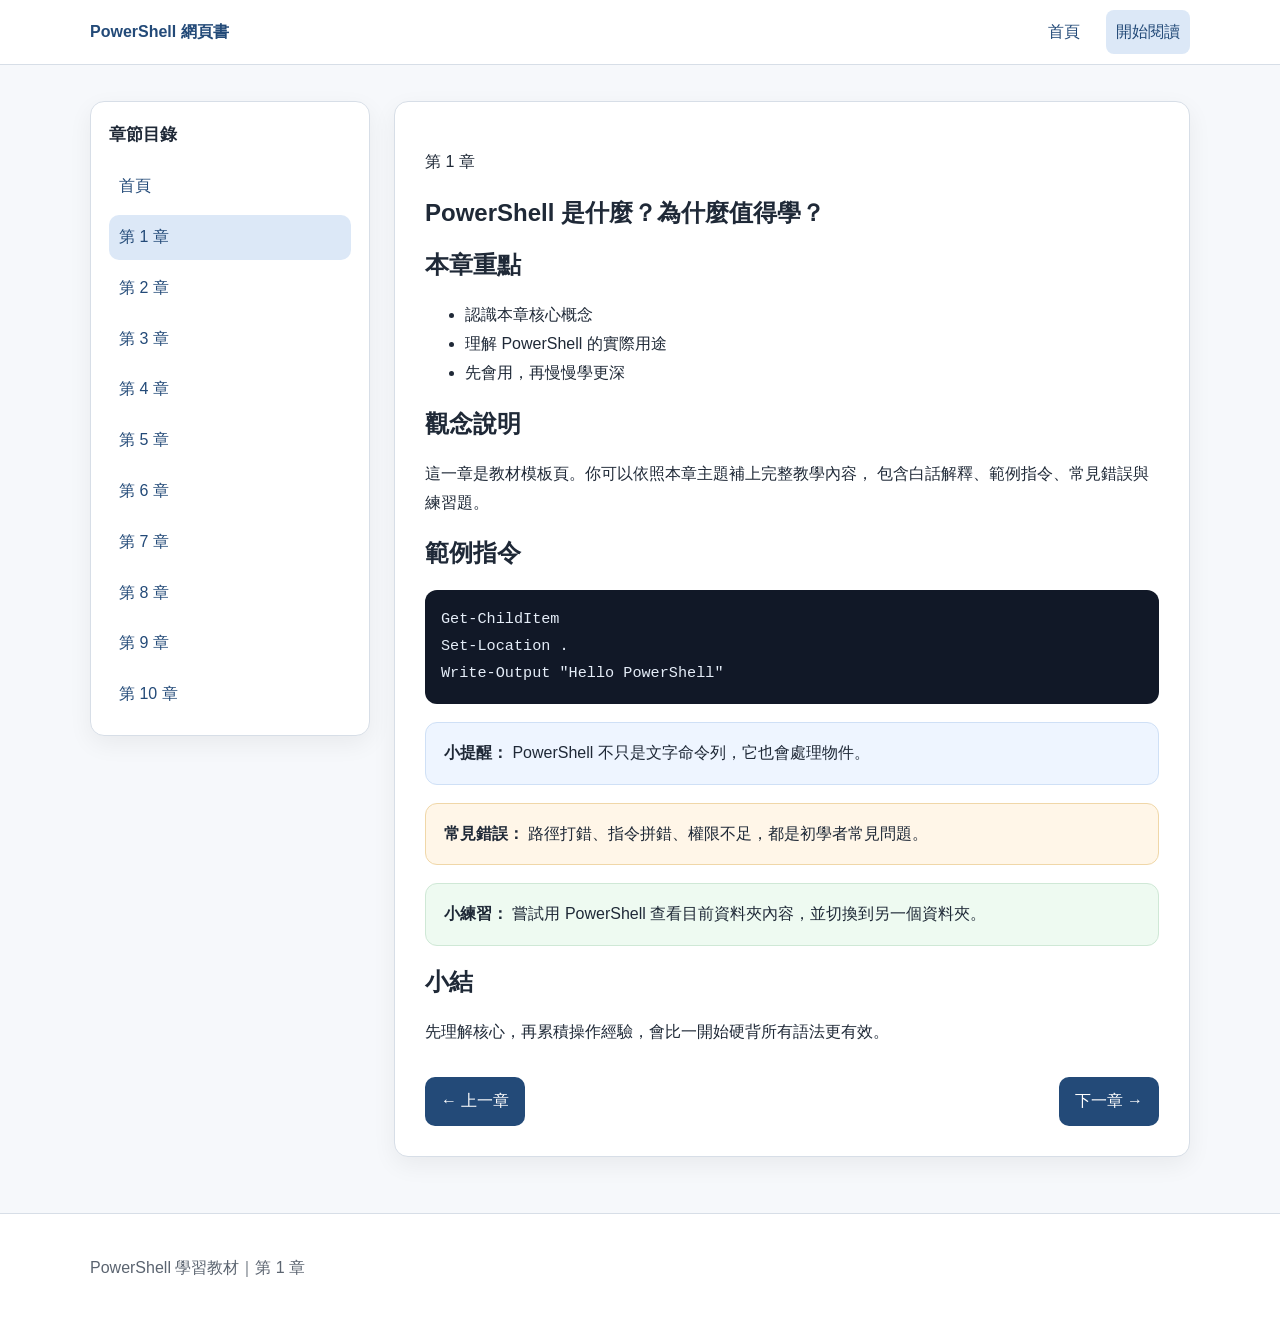
==== chapters/chapter1.html @ 7c4fdc4e "init powershell ebook project" ====
<!DOCTYPE html>
<html lang="zh-Hant">
<head>
  <meta charset="UTF-8">
  <meta name="viewport" content="width=device-width, initial-scale=1.0">
  <title>第 1 章｜PowerShell 是什麼？為什麼值得學？</title>
  <link rel="stylesheet" href="../assets/css/style.css">
</head>
<body>
  <header class="site-header">
    <div class="container header-inner">
      <div class="brand">PowerShell 網頁書</div>
      <button id="menuToggle" class="menu-toggle" aria-label="切換目錄">☰</button>
      <nav class="top-nav">
        <a href="../index.html">首頁</a>
        <a href="chapter1.html">開始閱讀</a>
      </nav>
    </div>
  </header>

  <main class="container page-chapter">
    <div class="chapter-layout">
      <aside class="sidebar">
        <h2>章節目錄</h2>
        <nav>
          <a href="../index.html">首頁</a>
          <a href="chapter1.html">第 1 章</a>
          <a href="chapter2.html">第 2 章</a>
          <a href="chapter3.html">第 3 章</a>
          <a href="chapter4.html">第 4 章</a>
          <a href="chapter5.html">第 5 章</a>
          <a href="chapter6.html">第 6 章</a>
          <a href="chapter7.html">第 7 章</a>
          <a href="chapter8.html">第 8 章</a>
          <a href="chapter9.html">第 9 章</a>
          <a href="chapter10.html">第 10 章</a>
        </nav>
      </aside>

      <article class="content">
        <p>第 1 章</p>
        <h1>PowerShell 是什麼？為什麼值得學？</h1>

        <section>
          <h2>本章重點</h2>
          <ul>
            <li>認識本章核心概念</li>
            <li>理解 PowerShell 的實際用途</li>
            <li>先會用，再慢慢學更深</li>
          </ul>
        </section>

        <section>
          <h2>觀念說明</h2>
          <p>
            這一章是教材模板頁。你可以依照本章主題補上完整教學內容，
            包含白話解釋、範例指令、常見錯誤與練習題。
          </p>
        </section>

        <section>
          <h2>範例指令</h2>
          <pre><code>Get-ChildItem
Set-Location .
Write-Output "Hello PowerShell"</code></pre>
        </section>

        <div class="note">
          <strong>小提醒：</strong>
          PowerShell 不只是文字命令列，它也會處理物件。
        </div>

        <div class="warning">
          <strong>常見錯誤：</strong>
          路徑打錯、指令拼錯、權限不足，都是初學者常見問題。
        </div>

        <div class="exercise">
          <strong>小練習：</strong>
          嘗試用 PowerShell 查看目前資料夾內容，並切換到另一個資料夾。
        </div>

        <section>
          <h2>小結</h2>
          <p>先理解核心，再累積操作經驗，會比一開始硬背所有語法更有效。</p>
        </section>

        <nav class="chapter-nav">
          <a href="../index.html">← 上一章</a>
          <a href="chapter2.html">下一章 →</a>
        </nav>
      </article>
    </div>
  </main>

  <footer class="site-footer">
    <div class="container">
      <p>PowerShell 學習教材｜第 1 章</p>
    </div>
  </footer>

  <script src="../assets/js/main.js"></script>
</body>
</html>
---- assets/css/style.css ----
:root {
  --bg: #f6f8fb;
  --surface: #ffffff;
  --text: #1f2937;
  --muted: #5b6470;
  --primary: #234a78;
  --primary-light: #dce8f7;
  --border: #d7dee7;
  --code-bg: #111827;
  --code-text: #e5edf8;
  --accent: #f2c66d;
  --shadow: 0 8px 24px rgba(0, 0, 0, 0.06);
  --radius: 14px;
}

* {
  box-sizing: border-box;
}

html {
  scroll-behavior: smooth;
}

body {
  margin: 0;
  font-family: "Microsoft JhengHei", "Noto Sans TC", sans-serif;
  line-height: 1.8;
  color: var(--text);
  background: var(--bg);
}

a {
  color: var(--primary);
  text-decoration: none;
}

a:hover {
  text-decoration: underline;
}

.container {
  width: min(1100px, 92%);
  margin: 0 auto;
}

.site-header {
  position: sticky;
  top: 0;
  z-index: 20;
  background: rgba(255, 255, 255, 0.96);
  backdrop-filter: blur(8px);
  border-bottom: 1px solid var(--border);
}

.header-inner {
  display: flex;
  align-items: center;
  justify-content: space-between;
  min-height: 64px;
  gap: 16px;
}

.brand {
  font-weight: 700;
  color: var(--primary);
}

.top-nav {
  display: flex;
  gap: 16px;
}

.top-nav a {
  padding: 8px 10px;
  border-radius: 8px;
}

.top-nav a.active,
.top-nav a:hover {
  background: var(--primary-light);
  text-decoration: none;
}

.menu-toggle {
  display: none;
  border: 1px solid var(--border);
  background: var(--surface);
  padding: 8px 12px;
  border-radius: 10px;
  cursor: pointer;
}

.hero {
  background: linear-gradient(135deg, #18385d 0%, #315b8d 100%);
  color: #fff;
  padding: 72px 0;
}

.eyebrow {
  display: inline-block;
  margin: 0 0 8px;
  padding: 4px 10px;
  background: rgba(255,255,255,0.14);
  border-radius: 999px;
  font-size: 0.95rem;
}

.hero h1 {
  margin: 0 0 14px;
  font-size: clamp(2rem, 4vw, 3.2rem);
  line-height: 1.25;
}

.hero-text {
  max-width: 780px;
  color: rgba(255,255,255,0.9);
}

.hero-actions {
  display: flex;
  gap: 12px;
  flex-wrap: wrap;
  margin-top: 20px;
}

.btn {
  display: inline-block;
  padding: 11px 18px;
  border-radius: 10px;
  font-weight: 700;
  transition: 0.2s ease;
}

.btn:hover {
  transform: translateY(-1px);
  text-decoration: none;
}

.btn.primary {
  background: var(--accent);
  color: #2a2a2a;
}

.btn.secondary {
  background: rgba(255,255,255,0.16);
  color: #fff;
  border: 1px solid rgba(255,255,255,0.25);
}

.page-home,
.page-chapter {
  padding: 36px 0 56px;
}

.panel {
  background: var(--surface);
  border: 1px solid var(--border);
  border-radius: var(--radius);
  padding: 24px;
  box-shadow: var(--shadow);
  margin-bottom: 22px;
}

.feature-list,
.roadmap {
  padding-left: 22px;
}

.chapter-grid {
  display: grid;
  grid-template-columns: repeat(auto-fit, minmax(220px, 1fr));
  gap: 14px;
}

.card {
  display: block;
  background: var(--surface);
  border: 1px solid var(--border);
  border-radius: 14px;
  padding: 18px;
  box-shadow: var(--shadow);
}

.card strong {
  display: block;
  margin-bottom: 6px;
}

.card span {
  color: var(--muted);
}

.chapter-layout {
  display: grid;
  grid-template-columns: 280px 1fr;
  gap: 24px;
}

.sidebar {
  background: var(--surface);
  border: 1px solid var(--border);
  border-radius: var(--radius);
  padding: 18px;
  box-shadow: var(--shadow);
  height: fit-content;
  position: sticky;
  top: 84px;
}

.sidebar h2 {
  font-size: 1.05rem;
  margin-top: 0;
}

.sidebar nav {
  display: flex;
  flex-direction: column;
  gap: 6px;
}

.sidebar nav a {
  padding: 8px 10px;
  border-radius: 10px;
}

.sidebar nav a.active,
.sidebar nav a:hover {
  background: var(--primary-light);
  text-decoration: none;
}

.content {
  background: var(--surface);
  border: 1px solid var(--border);
  border-radius: var(--radius);
  padding: 30px;
  box-shadow: var(--shadow);
}

.content h1,
.content h2,
.content h3 {
  line-height: 1.35;
}

.content pre {
  background: var(--code-bg);
  color: var(--code-text);
  padding: 16px;
  border-radius: 12px;
  overflow-x: auto;
  font-size: 0.95rem;
}

.content code {
  font-family: Consolas, Monaco, monospace;
}

.note,
.warning,
.exercise {
  border-radius: 12px;
  padding: 16px 18px;
  margin: 18px 0;
}

.note {
  background: #eef5ff;
  border: 1px solid #cfe0f6;
}

.warning {
  background: #fff6e8;
  border: 1px solid #f0d7a8;
}

.exercise {
  background: #eefaf1;
  border: 1px solid #cfe8d6;
}

.chapter-nav {
  display: flex;
  justify-content: space-between;
  gap: 12px;
  margin-top: 30px;
  flex-wrap: wrap;
}

.chapter-nav a {
  background: var(--primary);
  color: #fff;
  padding: 10px 16px;
  border-radius: 10px;
}

.site-footer {
  border-top: 1px solid var(--border);
  background: #fff;
  padding: 24px 0;
  color: var(--muted);
}

.back-top {
  position: fixed;
  right: 18px;
  bottom: 18px;
  display: none;
  background: var(--primary);
  color: #fff;
  border: none;
  border-radius: 999px;
  width: 44px;
  height: 44px;
  cursor: pointer;
  box-shadow: var(--shadow);
}

.back-top.show {
  display: inline-flex;
  align-items: center;
  justify-content: center;
}

@media (max-width: 900px) {
  .chapter-layout {
    grid-template-columns: 1fr;
  }

  .sidebar {
    position: static;
  }
}

@media (max-width: 720px) {
  .top-nav {
    display: none;
    position: absolute;
    right: 4%;
    top: 64px;
    background: #fff;
    border: 1px solid var(--border);
    border-radius: 12px;
    padding: 10px;
    box-shadow: var(--shadow);
    flex-direction: column;
    min-width: 180px;
  }

  .top-nav.open {
    display: flex;
  }

  .menu-toggle {
    display: inline-block;
  }

  .content,
  .panel,
  .sidebar {
    padding: 20px;
  }
}
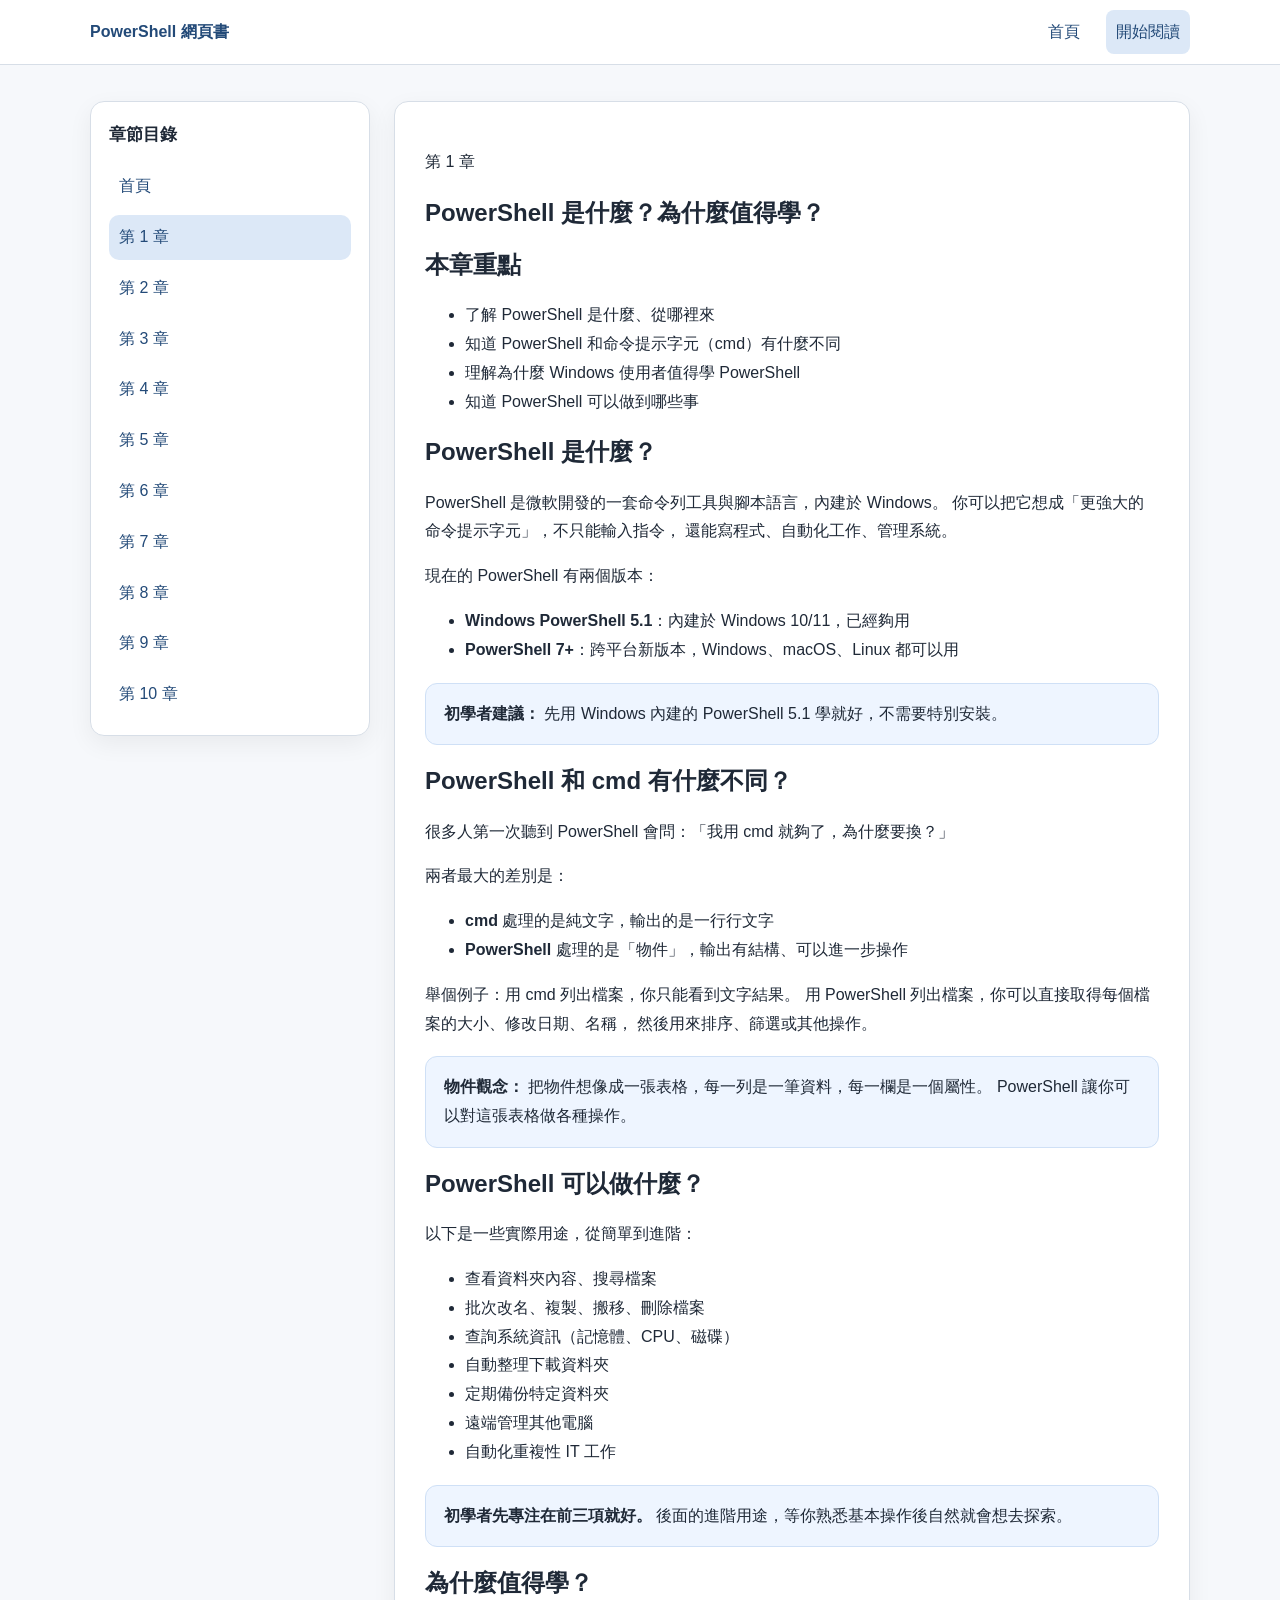
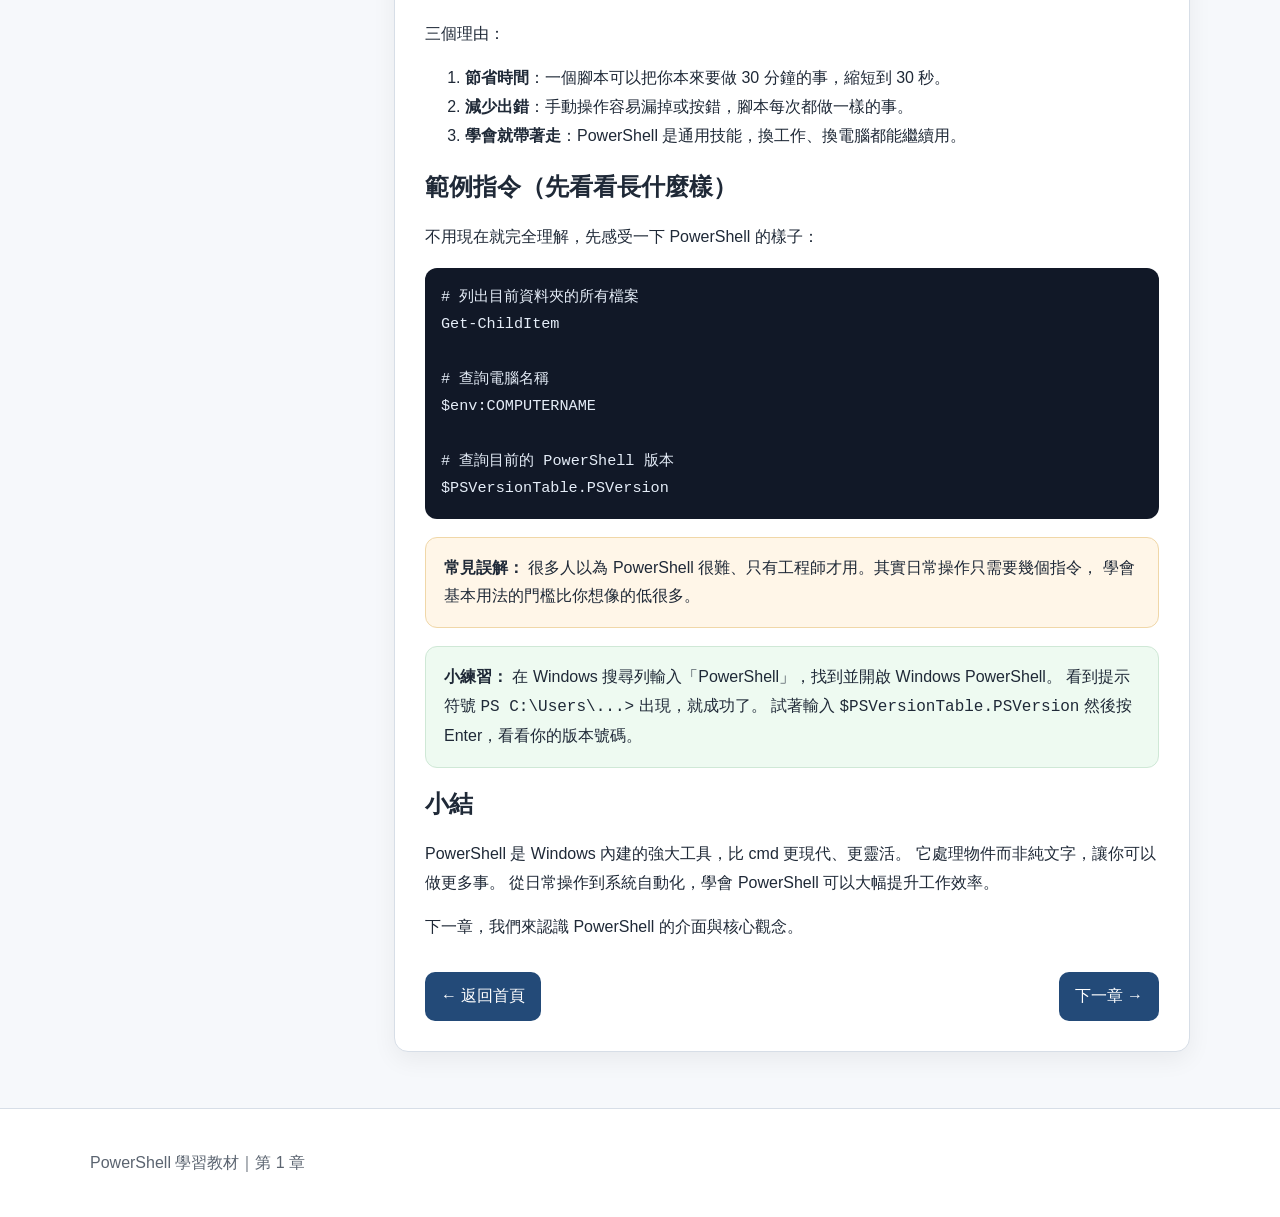
==== commit 4ec93c08: "add chapter1 and chapter2 full content" ====
--- a/chapters/chapter1.html
+++ b/chapters/chapter1.html
@@ -44,49 +44,117 @@
         <section>
           <h2>本章重點</h2>
           <ul>
-            <li>認識本章核心概念</li>
-            <li>理解 PowerShell 的實際用途</li>
-            <li>先會用，再慢慢學更深</li>
+            <li>了解 PowerShell 是什麼、從哪裡來</li>
+            <li>知道 PowerShell 和命令提示字元（cmd）有什麼不同</li>
+            <li>理解為什麼 Windows 使用者值得學 PowerShell</li>
+            <li>知道 PowerShell 可以做到哪些事</li>
           </ul>
         </section>
 
         <section>
-          <h2>觀念說明</h2>
+          <h2>PowerShell 是什麼？</h2>
           <p>
-            這一章是教材模板頁。你可以依照本章主題補上完整教學內容，
-            包含白話解釋、範例指令、常見錯誤與練習題。
+            PowerShell 是微軟開發的一套命令列工具與腳本語言，內建於 Windows。
+            你可以把它想成「更強大的命令提示字元」，不只能輸入指令，
+            還能寫程式、自動化工作、管理系統。
           </p>
+          <p>現在的 PowerShell 有兩個版本：</p>
+          <ul>
+            <li><strong>Windows PowerShell 5.1</strong>：內建於 Windows 10/11，已經夠用</li>
+            <li><strong>PowerShell 7+</strong>：跨平台新版本，Windows、macOS、Linux 都可以用</li>
+          </ul>
+          <div class="note">
+            <strong>初學者建議：</strong>
+            先用 Windows 內建的 PowerShell 5.1 學就好，不需要特別安裝。
+          </div>
         </section>
 
         <section>
-          <h2>範例指令</h2>
-          <pre><code>Get-ChildItem
-Set-Location .
-Write-Output "Hello PowerShell"</code></pre>
+          <h2>PowerShell 和 cmd 有什麼不同？</h2>
+          <p>很多人第一次聽到 PowerShell 會問：「我用 cmd 就夠了，為什麼要換？」</p>
+          <p>兩者最大的差別是：</p>
+          <ul>
+            <li><strong>cmd</strong> 處理的是純文字，輸出的是一行行文字</li>
+            <li><strong>PowerShell</strong> 處理的是「物件」，輸出有結構、可以進一步操作</li>
+          </ul>
+          <p>
+            舉個例子：用 cmd 列出檔案，你只能看到文字結果。
+            用 PowerShell 列出檔案，你可以直接取得每個檔案的大小、修改日期、名稱，
+            然後用來排序、篩選或其他操作。
+          </p>
+          <div class="note">
+            <strong>物件觀念：</strong>
+            把物件想像成一張表格，每一列是一筆資料，每一欄是一個屬性。
+            PowerShell 讓你可以對這張表格做各種操作。
+          </div>
         </section>
 
-        <div class="note">
-          <strong>小提醒：</strong>
-          PowerShell 不只是文字命令列，它也會處理物件。
-        </div>
+        <section>
+          <h2>PowerShell 可以做什麼？</h2>
+          <p>以下是一些實際用途，從簡單到進階：</p>
+          <ul>
+            <li>查看資料夾內容、搜尋檔案</li>
+            <li>批次改名、複製、搬移、刪除檔案</li>
+            <li>查詢系統資訊（記憶體、CPU、磁碟）</li>
+            <li>自動整理下載資料夾</li>
+            <li>定期備份特定資料夾</li>
+            <li>遠端管理其他電腦</li>
+            <li>自動化重複性 IT 工作</li>
+          </ul>
+          <div class="note">
+            <strong>初學者先專注在前三項就好。</strong>
+            後面的進階用途，等你熟悉基本操作後自然就會想去探索。
+          </div>
+        </section>
+
+        <section>
+          <h2>為什麼值得學？</h2>
+          <p>三個理由：</p>
+          <ol>
+            <li><strong>節省時間</strong>：一個腳本可以把你本來要做 30 分鐘的事，縮短到 30 秒。</li>
+            <li><strong>減少出錯</strong>：手動操作容易漏掉或按錯，腳本每次都做一樣的事。</li>
+            <li><strong>學會就帶著走</strong>：PowerShell 是通用技能，換工作、換電腦都能繼續用。</li>
+          </ol>
+        </section>
+
+        <section>
+          <h2>範例指令（先看看長什麼樣）</h2>
+          <p>不用現在就完全理解，先感受一下 PowerShell 的樣子：</p>
+          <pre><code># 列出目前資料夾的所有檔案
+Get-ChildItem
+
+# 查詢電腦名稱
+$env:COMPUTERNAME
+
+# 查詢目前的 PowerShell 版本
+$PSVersionTable.PSVersion</code></pre>
+        </section>
 
         <div class="warning">
-          <strong>常見錯誤：</strong>
-          路徑打錯、指令拼錯、權限不足，都是初學者常見問題。
+          <strong>常見誤解：</strong>
+          很多人以為 PowerShell 很難、只有工程師才用。其實日常操作只需要幾個指令，
+          學會基本用法的門檻比你想像的低很多。
         </div>
 
         <div class="exercise">
           <strong>小練習：</strong>
-          嘗試用 PowerShell 查看目前資料夾內容，並切換到另一個資料夾。
+          在 Windows 搜尋列輸入「PowerShell」，找到並開啟 Windows PowerShell。
+          看到提示符號 <code>PS C:\Users\...&gt;</code> 出現，就成功了。
+          試著輸入 <code>$PSVersionTable.PSVersion</code> 然後按 Enter，看看你的版本號碼。
         </div>
 
         <section>
           <h2>小結</h2>
-          <p>先理解核心，再累積操作經驗，會比一開始硬背所有語法更有效。</p>
+          <p>
+            PowerShell 是 Windows 內建的強大工具，比 cmd 更現代、更靈活。
+            它處理物件而非純文字，讓你可以做更多事。
+            從日常操作到系統自動化，學會 PowerShell 可以大幅提升工作效率。
+          </p>
+          <p>下一章，我們來認識 PowerShell 的介面與核心觀念。</p>
         </section>
 
         <nav class="chapter-nav">
-          <a href="../index.html">← 上一章</a>
+          <a href="../index.html">← 返回首頁</a>
           <a href="chapter2.html">下一章 →</a>
         </nav>
       </article>
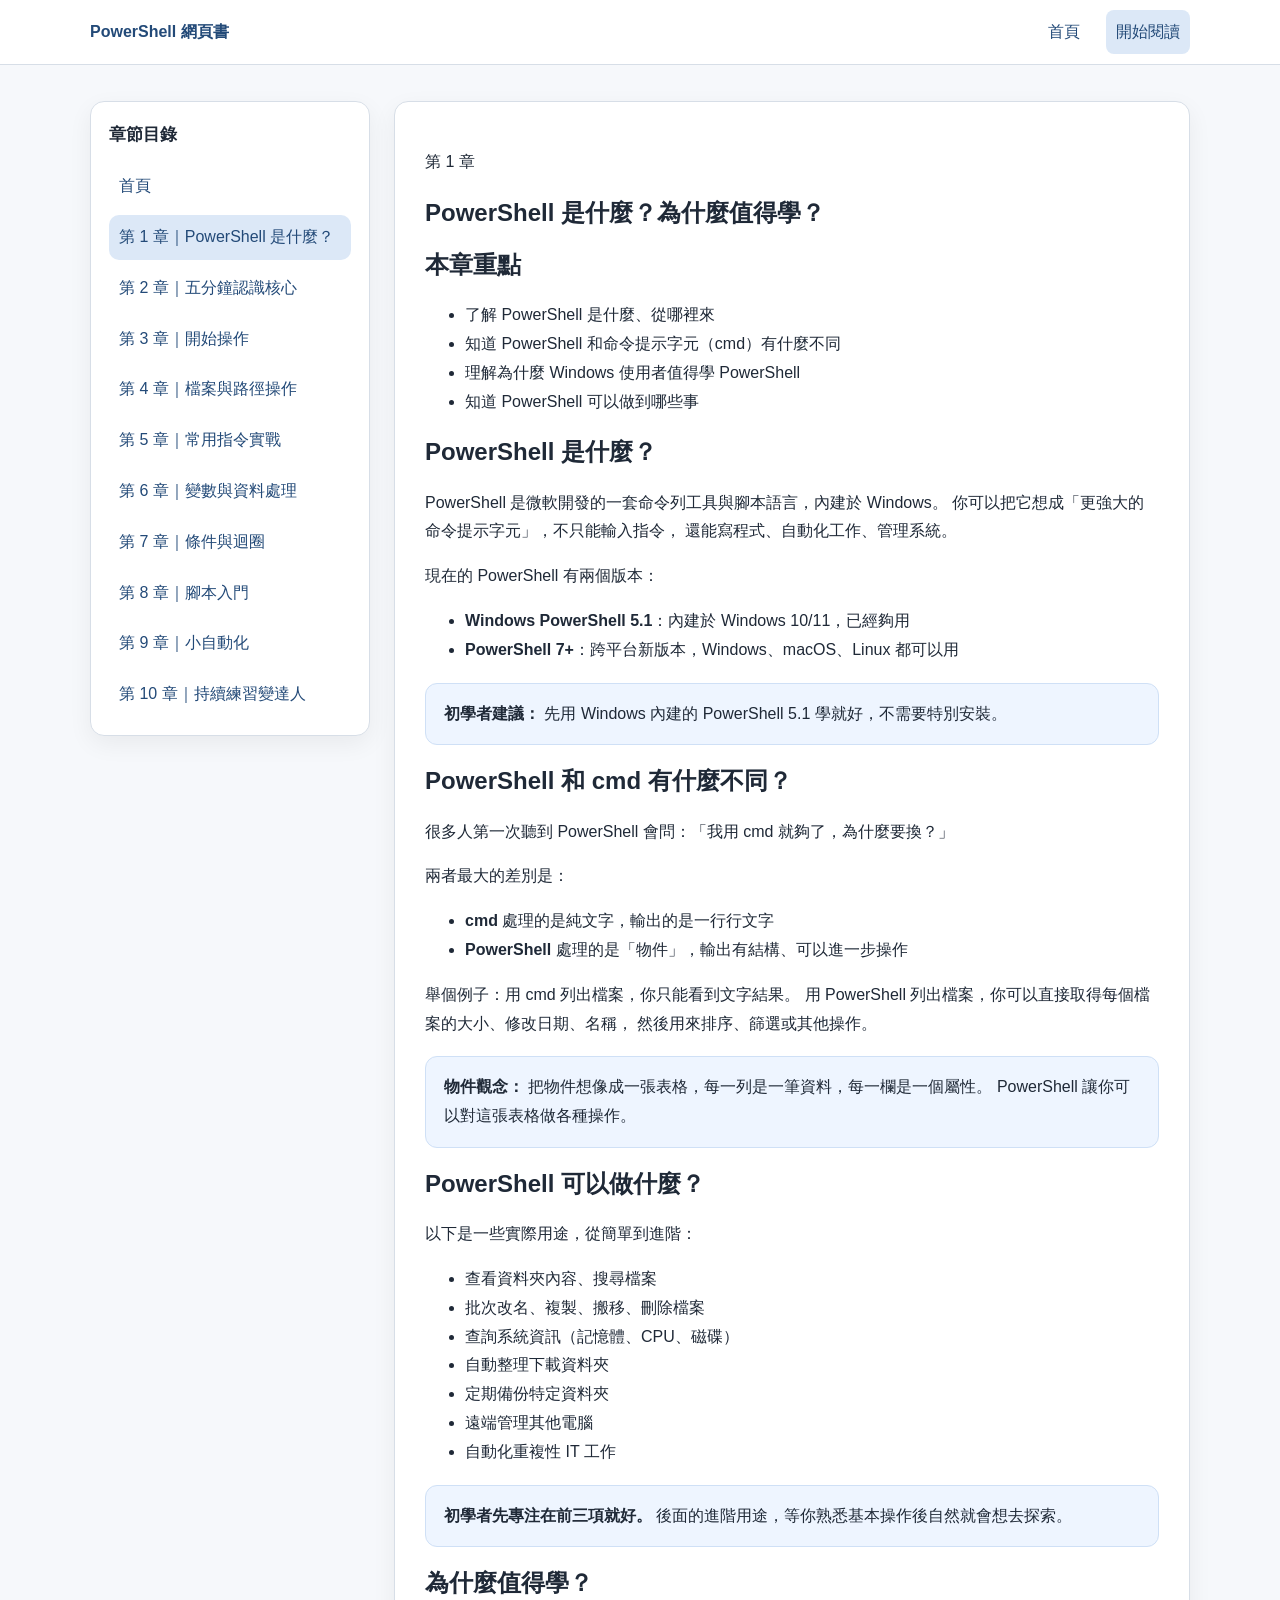
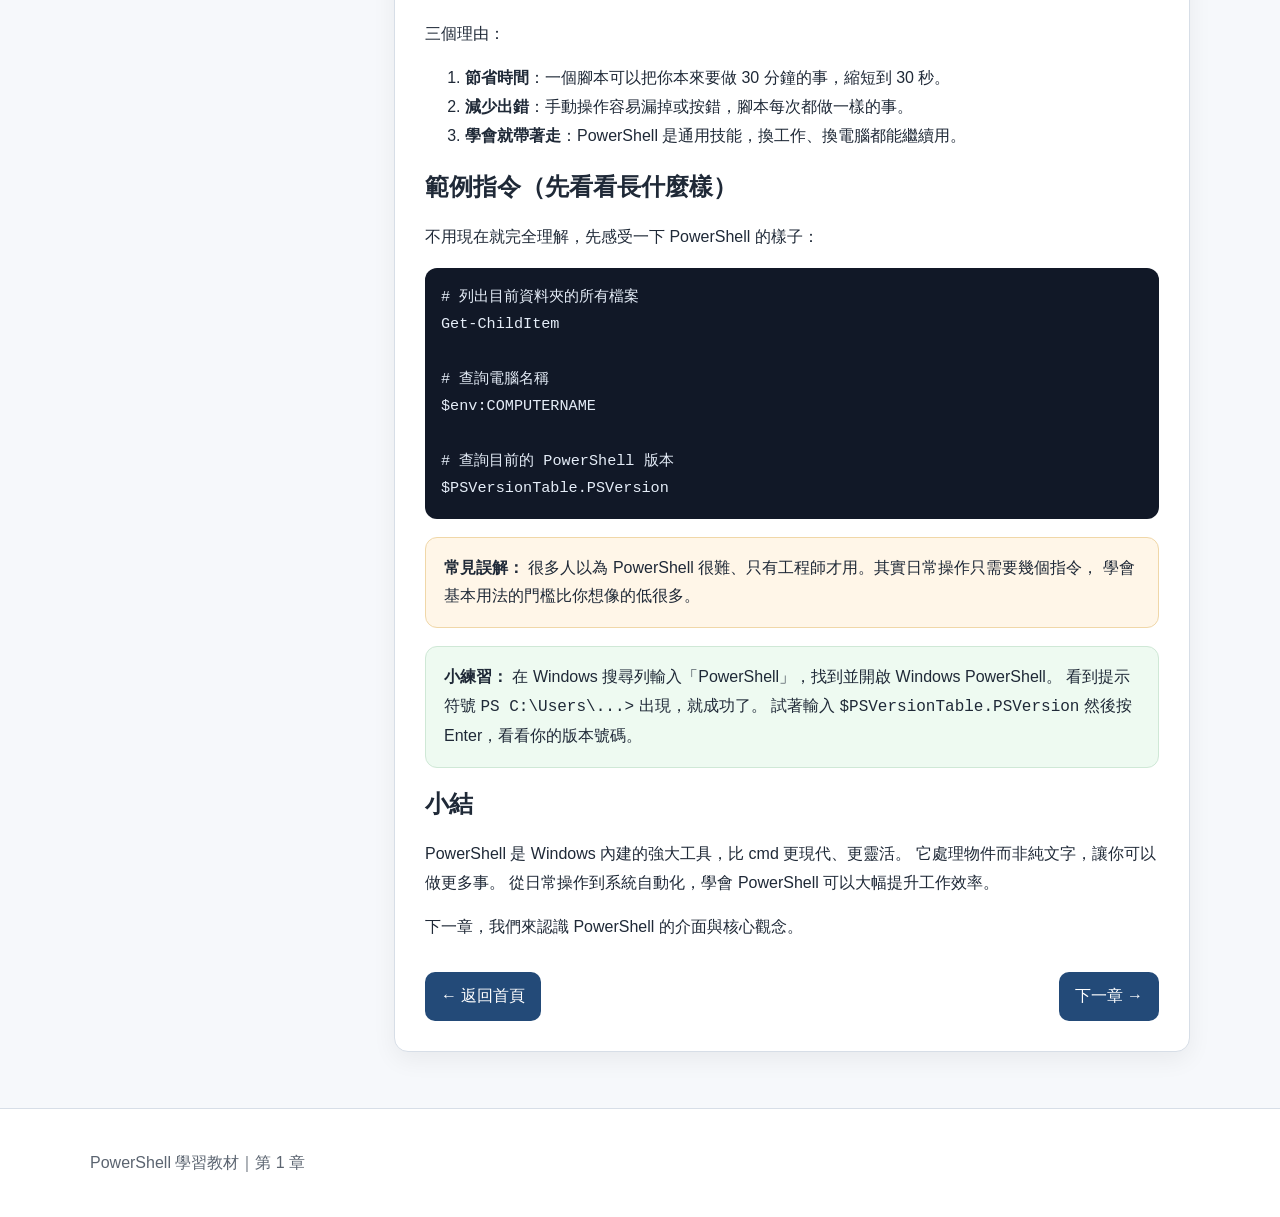
==== commit 67dade6a: "improve index page toc and update all sidebar titles" ====
--- a/chapters/chapter1.html
+++ b/chapters/chapter1.html
@@ -24,16 +24,16 @@
         <h2>章節目錄</h2>
         <nav>
           <a href="../index.html">首頁</a>
-          <a href="chapter1.html">第 1 章</a>
-          <a href="chapter2.html">第 2 章</a>
-          <a href="chapter3.html">第 3 章</a>
-          <a href="chapter4.html">第 4 章</a>
-          <a href="chapter5.html">第 5 章</a>
-          <a href="chapter6.html">第 6 章</a>
-          <a href="chapter7.html">第 7 章</a>
-          <a href="chapter8.html">第 8 章</a>
-          <a href="chapter9.html">第 9 章</a>
-          <a href="chapter10.html">第 10 章</a>
+          <a href="chapter1.html">第 1 章｜PowerShell 是什麼？</a>
+          <a href="chapter2.html">第 2 章｜五分鐘認識核心</a>
+          <a href="chapter3.html">第 3 章｜開始操作</a>
+          <a href="chapter4.html">第 4 章｜檔案與路徑操作</a>
+          <a href="chapter5.html">第 5 章｜常用指令實戰</a>
+          <a href="chapter6.html">第 6 章｜變數與資料處理</a>
+          <a href="chapter7.html">第 7 章｜條件與迴圈</a>
+          <a href="chapter8.html">第 8 章｜腳本入門</a>
+          <a href="chapter9.html">第 9 章｜小自動化</a>
+          <a href="chapter10.html">第 10 章｜持續練習變達人</a>
         </nav>
       </aside>
 
--- a/assets/css/style.css
+++ b/assets/css/style.css
@@ -279,6 +279,125 @@
   border: 1px solid #cfe8d6;
 }
 
+/* ===== 首頁 ===== */
+.home-grid {
+  display: grid;
+  grid-template-columns: 1fr 480px;
+  gap: 22px;
+  align-items: start;
+}
+
+.roadmap {
+  list-style: none;
+  padding-left: 0;
+  display: flex;
+  flex-direction: column;
+  gap: 10px;
+}
+
+.roadmap li {
+  display: flex;
+  align-items: center;
+  gap: 10px;
+}
+
+.roadmap-tag {
+  display: inline-block;
+  padding: 2px 10px;
+  border-radius: 999px;
+  font-size: 0.78rem;
+  font-weight: 700;
+  white-space: nowrap;
+  background: var(--border);
+  color: var(--muted);
+}
+
+.roadmap-tag.done {
+  background: #d1fae5;
+  color: #065f46;
+}
+
+.roadmap-tag.upcoming {
+  background: var(--primary-light);
+  color: var(--primary);
+}
+
+.toc-panel {
+  padding: 24px;
+}
+
+.toc-list {
+  list-style: none;
+  padding: 0;
+  margin: 0;
+  display: flex;
+  flex-direction: column;
+  gap: 4px;
+}
+
+.toc-item a {
+  display: flex;
+  align-items: flex-start;
+  gap: 14px;
+  padding: 12px 14px;
+  border-radius: 10px;
+  transition: background 0.15s;
+  color: var(--text);
+}
+
+.toc-item a:hover {
+  background: var(--primary-light);
+  text-decoration: none;
+}
+
+.toc-item.done a {
+  color: var(--primary);
+}
+
+.toc-num {
+  flex-shrink: 0;
+  width: 28px;
+  height: 28px;
+  border-radius: 8px;
+  background: var(--bg);
+  border: 1px solid var(--border);
+  display: flex;
+  align-items: center;
+  justify-content: center;
+  font-size: 0.78rem;
+  font-weight: 700;
+  color: var(--muted);
+}
+
+.toc-item.done .toc-num {
+  background: var(--primary);
+  border-color: var(--primary);
+  color: #fff;
+}
+
+.toc-info {
+  display: flex;
+  flex-direction: column;
+  gap: 2px;
+}
+
+.toc-info strong {
+  font-size: 0.95rem;
+  line-height: 1.4;
+}
+
+.toc-info span {
+  font-size: 0.82rem;
+  color: var(--muted);
+}
+
+@media (max-width: 900px) {
+  .home-grid {
+    grid-template-columns: 1fr;
+  }
+}
+
+/* ===== 章節導覽 ===== */
 .chapter-nav {
   display: flex;
   justify-content: space-between;
